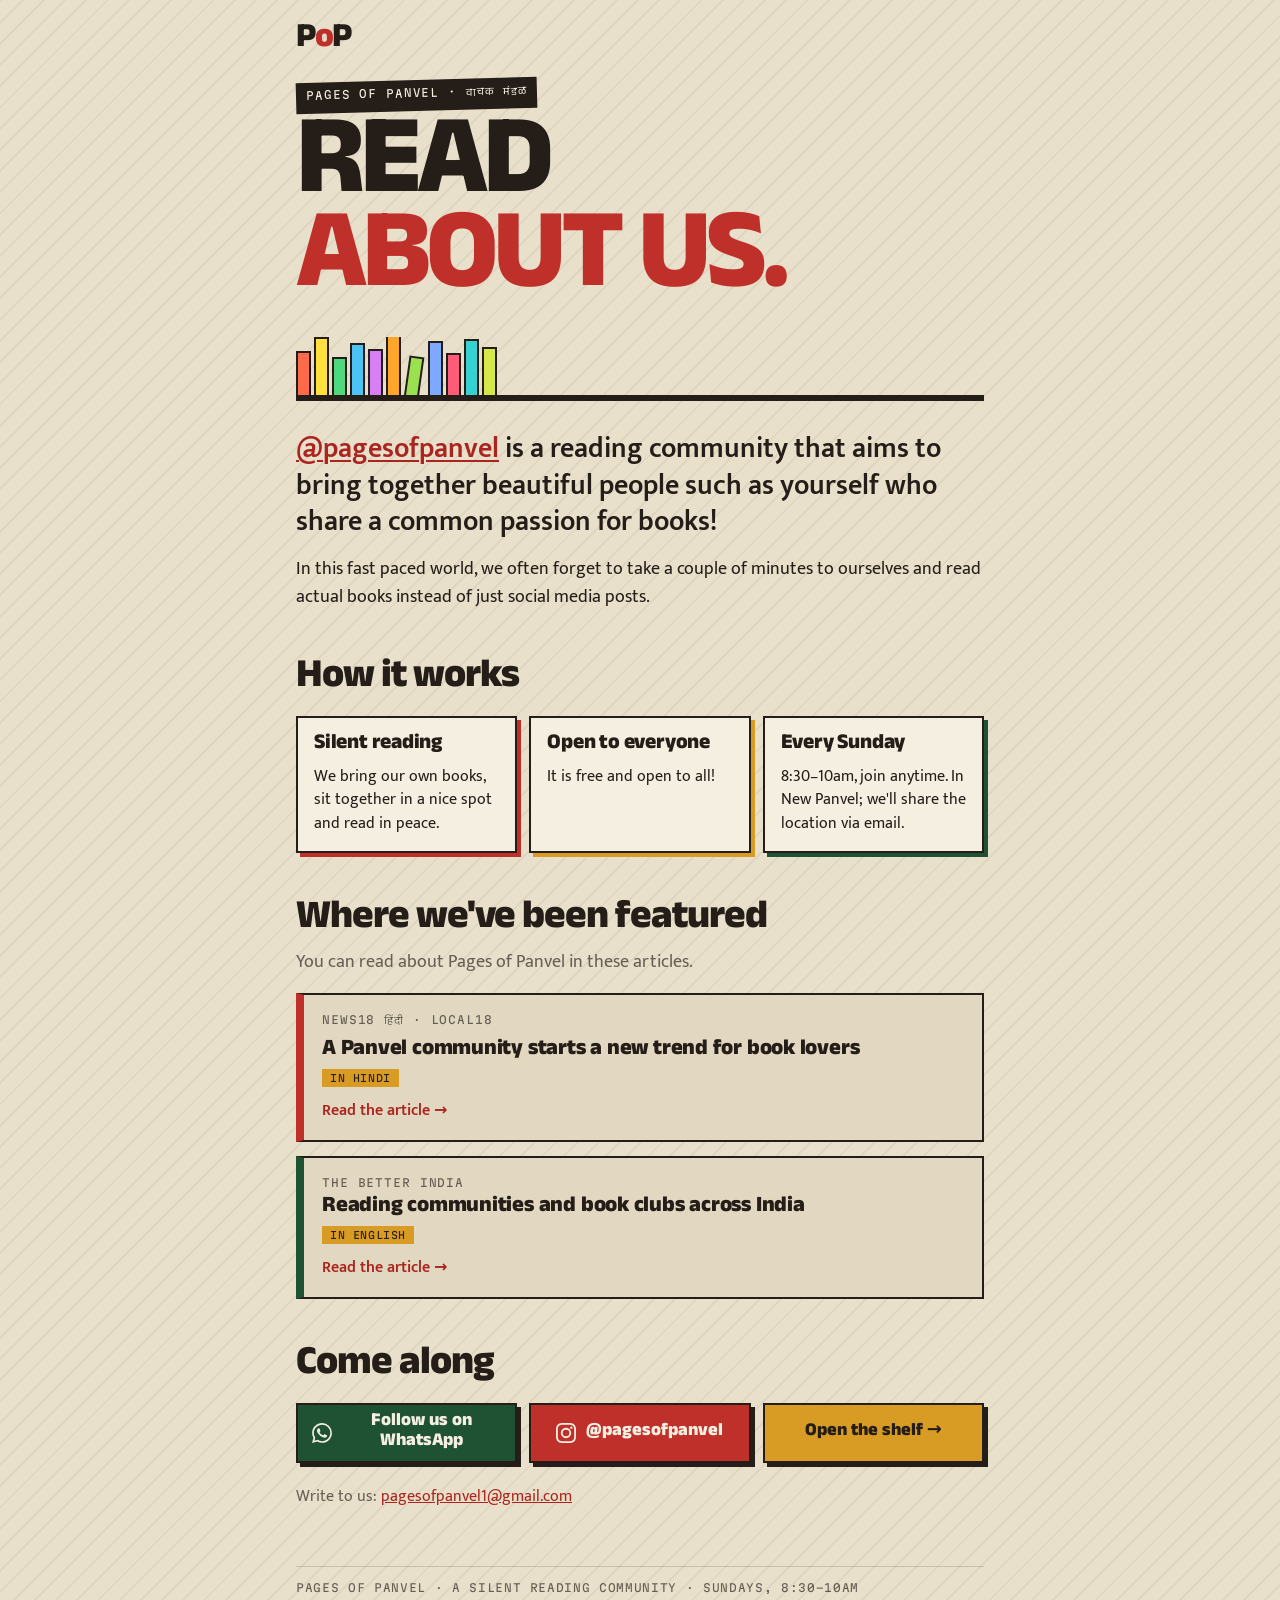
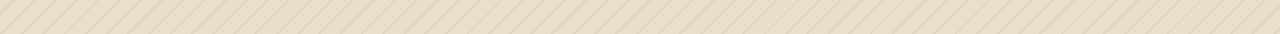
==== about/index.html @ 453fb347 "Read about us: a public page at /about - about/: who Pages of Panvel is (in the organisers' own word" ====
<!doctype html>
<html lang="en">
<head>
<meta charset="utf-8">
<meta name="viewport" content="width=device-width, initial-scale=1, viewport-fit=cover">
<title>About us — Pages of Panvel</title>
<meta name="description" content="Pages of Panvel is a free silent reading community in New Panvel. Every Sunday, 8:30–10am: bring your own book and read together in peace.">
<meta name="theme-color" content="#E9E0CB">
<meta property="og:title" content="Read about Pages of Panvel">
<meta property="og:description" content="A free silent reading community. Every Sunday, 8:30–10am, New Panvel. Bring your own book.">
<meta property="og:type" content="website">
<meta property="og:url" content="https://pagesofpanvel.in/about/">
<meta property="og:site_name" content="Pages of Panvel">
<meta property="og:image" content="https://pagesofpanvel.in/img/share.png?v=2">
<meta property="og:image:width" content="1200">
<meta property="og:image:height" content="630">
<meta name="twitter:card" content="summary_large_image">
<link rel="icon" href="data:image/svg+xml,%3Csvg xmlns='http://www.w3.org/2000/svg' viewBox='0 0 32 32'%3E%3Crect width='32' height='32' rx='4' fill='%23E9E0CB'/%3E%3Crect x='4' y='9' width='7' height='17' fill='%23C0302A'/%3E%3Crect x='12' y='5' width='7' height='21' fill='%23D89C24'/%3E%3Crect x='20' y='11' width='7' height='15' fill='%231F5233'/%3E%3Crect x='2' y='26' width='28' height='3' fill='%23241D18'/%3E%3C/svg%3E">
<link rel="preconnect" href="https://fonts.googleapis.com">
<link rel="preconnect" href="https://fonts.gstatic.com" crossorigin>
<link href="https://fonts.googleapis.com/css2?family=Anek+Devanagari:wght@500..800&family=Mukta:wght@400;600&family=Martian+Mono:wght@400&display=swap" rel="stylesheet">
<link rel="stylesheet" href="about.css">
</head>
<body>
<main class="page">

  <header class="hero">
    <a class="home" href="../" aria-label="Pages of Panvel, the shelf">P<span>o</span>P</a>
    <p class="kick">Pages of Panvel · वाचक मंडळ</p>
    <h1 class="disp">Read<br><span>about us.</span></h1>
    <div class="spines" aria-hidden="true"><i></i><i></i><i></i><i></i><i></i><i></i><i></i><i></i><i></i><i></i><i></i></div>
  </header>

  <section class="intro">
    <p class="lede"><a href="https://www.instagram.com/pagesofpanvel?stkn=ejZuc3VsaTRxdW0=" target="_blank" rel="noopener">@pagesofpanvel</a> is a reading community that aims to bring together beautiful people such as yourself who share a common passion for books!</p>
    <p>In this fast paced world, we often forget to take a couple of minutes to ourselves and read actual books instead of just social media posts.</p>
  </section>

  <section class="how" aria-labelledby="how-h">
    <h2 id="how-h" class="h2">How it works</h2>
    <div class="tiles">
      <div class="tile red"><b>Silent reading</b><p>We bring our own books, sit together in a nice spot and read in peace.</p></div>
      <div class="tile mustard"><b>Open to everyone</b><p>It is free and open to all!</p></div>
      <div class="tile green"><b>Every Sunday</b><p>8:30–10am, join anytime. In New Panvel; we'll share the location via email.</p></div>
    </div>
  </section>

  <section class="press" aria-labelledby="press-h">
    <h2 id="press-h" class="h2">Where we've been featured</h2>
    <p class="sub">You can read about Pages of Panvel in these articles.</p>
    <div class="cards">
      <a class="card" href="https://hindi.news18.com/amp/news/maharashtra/mumbai-panvel-community-introduces-new-trend-for-book-lovers-way-of-book-reading-local18-ws-kl-9983959.html" target="_blank" rel="noopener">
        <span class="pub">News18 हिंदी · Local18</span>
        <span class="what">A Panvel community starts a new trend for book lovers</span>
        <span class="lang">In Hindi</span>
        <span class="go">Read the article →</span>
      </a>
      <a class="card" href="https://thebetterindia.com/culture/reading-communities-india-book-clubs-11770599" target="_blank" rel="noopener">
        <span class="pub">The Better India</span>
        <span class="what">Reading communities and book clubs across India</span>
        <span class="lang">In English</span>
        <span class="go">Read the article →</span>
      </a>
    </div>
  </section>

  <section class="come" aria-labelledby="come-h">
    <h2 id="come-h" class="h2">Come along</h2>
    <div class="links">
      <a class="btn wa" href="https://whatsapp.com/channel/0029Vb7D3RPCRs1f1bVYzt22" target="_blank" rel="noopener"><svg class="ico" viewBox="0 0 24 24" aria-hidden="true" focusable="false"><path d="M17.472 14.382c-.297-.149-1.758-.867-2.03-.967-.273-.099-.471-.148-.67.15-.197.297-.767.966-.94 1.164-.173.199-.347.223-.644.075-.297-.15-1.255-.463-2.39-1.475-.883-.788-1.48-1.761-1.653-2.059-.173-.297-.018-.458.13-.606.134-.133.298-.347.446-.52.149-.174.198-.298.298-.497.099-.198.05-.371-.025-.52-.075-.149-.669-1.612-.916-2.207-.242-.579-.487-.5-.669-.51-.173-.008-.371-.01-.57-.01-.198 0-.52.074-.792.372-.272.297-1.04 1.016-1.04 2.479 0 1.462 1.065 2.875 1.213 3.074.149.198 2.096 3.2 5.077 4.487.709.306 1.262.489 1.694.625.712.227 1.36.195 1.871.118.571-.085 1.758-.719 2.006-1.413.248-.694.248-1.289.173-1.413-.074-.124-.272-.198-.57-.347m-5.421 7.403h-.004a9.87 9.87 0 01-5.031-1.378l-.361-.214-3.741.982.998-3.648-.235-.374a9.86 9.86 0 01-1.51-5.26c.001-5.45 4.436-9.884 9.888-9.884 2.64 0 5.122 1.03 6.988 2.898a9.825 9.825 0 012.893 6.994c-.003 5.45-4.437 9.884-9.885 9.884m8.413-18.297A11.815 11.815 0 0012.05 0C5.495 0 .16 5.335.157 11.892c0 2.096.547 4.142 1.588 5.945L.057 24l6.305-1.654a11.882 11.882 0 005.683 1.448h.005c6.554 0 11.89-5.335 11.893-11.893a11.821 11.821 0 00-3.48-8.413Z"/></svg>Follow us on WhatsApp</a>
      <a class="btn insta" href="https://www.instagram.com/pagesofpanvel?stkn=ejZuc3VsaTRxdW0=" target="_blank" rel="noopener"><svg class="ico" viewBox="0 0 24 24" aria-hidden="true" focusable="false"><path d="M7.0301.084c-1.2768.0602-2.1487.264-2.911.5634-.7888.3075-1.4575.72-2.1228 1.3877-.6652.6677-1.075 1.3368-1.3802 2.127-.2954.7638-.4956 1.6365-.552 2.914-.0564 1.2775-.0689 1.6882-.0626 4.947.0062 3.2586.0206 3.6671.0825 4.9473.061 1.2765.264 2.1482.5635 2.9107.308.7889.72 1.4573 1.388 2.1228.6679.6655 1.3365 1.0743 2.1285 1.38.7632.295 1.6361.4961 2.9134.552 1.2773.056 1.6884.069 4.9462.0627 3.2578-.0062 3.668-.0207 4.9478-.0814 1.28-.0607 2.147-.2652 2.9098-.5633.7889-.3086 1.4578-.72 2.1228-1.3881.665-.6682 1.0745-1.3378 1.3795-2.1284.2957-.7632.4966-1.636.552-2.9124.056-1.2809.0692-1.6898.063-4.948-.0063-3.2583-.021-3.6668-.0817-4.9465-.0607-1.2797-.264-2.1487-.5633-2.9117-.3084-.7889-.72-1.4568-1.3876-2.1228C21.2982 1.33 20.628.9208 19.8378.6165 19.074.321 18.2017.1197 16.9244.0645 15.6471.0093 15.236-.005 11.977.0014 8.718.0076 8.31.0215 7.0301.0839m.1402 21.6932c-1.17-.0509-1.8053-.2453-2.2287-.408-.5606-.216-.96-.4771-1.3819-.895-.422-.4178-.6811-.8186-.9-1.378-.1644-.4234-.3624-1.058-.4171-2.228-.0595-1.2645-.072-1.6442-.079-4.848-.007-3.2037.0053-3.583.0607-4.848.05-1.169.2456-1.805.408-2.2282.216-.5613.4762-.96.895-1.3816.4188-.4217.8184-.6814 1.3783-.9003.423-.1651 1.0575-.3614 2.227-.4171 1.2655-.06 1.6447-.072 4.848-.079 3.2033-.007 3.5835.005 4.8495.0608 1.169.0508 1.8053.2445 2.228.408.5608.216.96.4754 1.3816.895.4217.4194.6816.8176.9005 1.3787.1653.4217.3617 1.056.4169 2.2263.0602 1.2655.0739 1.645.0796 4.848.0058 3.203-.0055 3.5834-.061 4.848-.051 1.17-.245 1.8055-.408 2.2294-.216.5604-.4763.96-.8954 1.3814-.419.4215-.8181.6811-1.3783.9-.4224.1649-1.0577.3617-2.2262.4174-1.2656.0595-1.6448.072-4.8493.079-3.2045.007-3.5825-.006-4.848-.0608M16.953 5.5864A1.44 1.44 0 1 0 18.39 4.144a1.44 1.44 0 0 0-1.437 1.4424M5.8385 12.012c.0067 3.4032 2.7706 6.1557 6.173 6.1493 3.4026-.0065 6.157-2.7701 6.1506-6.1733-.0065-3.4032-2.771-6.1565-6.174-6.1498-3.403.0067-6.156 2.771-6.1496 6.1738M8 12.0077a4 4 0 1 1 4.008 3.9921A3.9996 3.9996 0 0 1 8 12.0077"/></svg>@pagesofpanvel</a>
      <a class="btn shelf" href="../">Open the shelf →</a>
    </div>
    <p class="mail">Write to us: <a href="mailto:pagesofpanvel1@gmail.com">pagesofpanvel1@gmail.com</a></p>
  </section>

  <footer class="foot">Pages of Panvel · a silent reading community · Sundays, 8:30–10am</footer>
</main>
</body>
</html>
---- about/about.css ----
/* Read about us: the site's paper, ink and type, one column, made to share. */
:root{
  --paper:#E9E0CB; --paper-2:#E2D8C1; --paper-3:#DACEB2;
  --ink:#241D18; --cream:#F5EFE2; --red:#C0302A; --red-dk:#AA251F;
  --mustard:#D89C24; --green:#1F5233;
  --dim:rgba(36,29,24,.66); --hair:rgba(36,29,24,.16);
  --disp:'Anek Devanagari',system-ui,sans-serif; --body:'Mukta',system-ui,sans-serif;
  --mono:'Martian Mono','Anek Devanagari',ui-monospace,Menlo,monospace;
}
*{box-sizing:border-box}
html,body{margin:0}
body{color:var(--ink);font:18px/1.55 var(--body);overflow-x:clip;
  background:var(--paper);background-image:repeating-linear-gradient(135deg,rgba(36,29,24,.05) 0 2px,transparent 2px 15px)}
a{color:var(--red-dk)}
:focus-visible{outline:3px solid var(--red);outline-offset:3px}
.page{max-width:720px;margin:0 auto;padding:calc(18px + env(safe-area-inset-top,0px)) 16px calc(40px + env(safe-area-inset-bottom,0px))}

/* hero */
.hero{position:relative;padding-top:6px}
.home{display:block;width:max-content;font:800 34px/1 var(--disp);letter-spacing:-.04em;color:var(--ink);text-decoration:none}
.home span{color:var(--red)}
.kick{display:inline-block;margin:22px 0 0;background:var(--ink);color:var(--cream);padding:6px 10px;
  font:11px var(--mono);letter-spacing:.08em;text-transform:uppercase;transform:rotate(-1.5deg)}
.disp{margin:16px 0 0;font:800 clamp(58px,17vw,112px)/.84 var(--disp);letter-spacing:-.045em;text-transform:uppercase}
.disp span{color:var(--red)}
.spines{display:flex;align-items:flex-end;gap:3px;height:64px;margin-top:22px;border-bottom:6px solid var(--ink);overflow:hidden}
.spines i{flex:0 0 auto;width:15px;border:2px solid var(--ink);border-bottom:0;animation:rise .5s cubic-bezier(.3,1.5,.5,1) both}
.spines i:nth-child(1){height:44px;background:#FF6B4A}.spines i:nth-child(2){height:58px;background:#FFE03D;animation-delay:.04s}
.spines i:nth-child(3){height:38px;background:#4FD97E;animation-delay:.08s}.spines i:nth-child(4){height:52px;background:#4BC4F5;animation-delay:.12s}
.spines i:nth-child(5){height:46px;background:#D97FF5;animation-delay:.16s}.spines i:nth-child(6){height:60px;background:#FFA62B;animation-delay:.2s}
.spines i:nth-child(7){height:40px;background:#9BE04F;animation-delay:.24s;transform:rotate(8deg);transform-origin:bottom left}
.spines i:nth-child(8){height:54px;background:#7FA8FF;animation-delay:.28s;margin-left:6px}.spines i:nth-child(9){height:42px;background:#FF5C7A;animation-delay:.32s}
.spines i:nth-child(10){height:56px;background:#35D2D2;animation-delay:.36s}.spines i:nth-child(11){height:48px;background:#D4E84A;animation-delay:.4s}
@keyframes rise{from{transform:translateY(70px)}}

/* intro */
.intro{margin-top:30px}
.lede{font:600 clamp(22px,5.6vw,28px)/1.3 var(--body);margin:0}
.lede a{color:var(--red-dk);text-decoration-thickness:2px;text-underline-offset:3px}
.intro p+p{margin:16px 0 0;color:var(--ink)}

.h2{margin:48px 0 0;font:800 clamp(30px,8vw,40px)/1 var(--disp);letter-spacing:-.025em}
.sub{margin:8px 0 0;color:var(--dim)}

/* how it works */
.tiles{display:grid;gap:12px;margin-top:16px}
@media (min-width:640px){.tiles{grid-template-columns:repeat(3,1fr)}}
.tile{padding:16px;border:2px solid var(--ink);background:var(--cream);box-shadow:4px 4px 0 var(--ink)}
.tile b{display:block;font:800 21px/1.1 var(--disp);letter-spacing:-.01em}
.tile p{margin:8px 0 0;font-size:16px;line-height:1.45}
.tile.red{box-shadow:4px 4px 0 var(--red)}.tile.mustard{box-shadow:4px 4px 0 var(--mustard)}.tile.green{box-shadow:4px 4px 0 var(--green)}

/* featured */
.cards{display:grid;gap:14px;margin-top:16px}
.card{display:grid;gap:6px;padding:18px 18px 16px;text-decoration:none;color:var(--ink);background:var(--paper-2);
  border:2px solid var(--ink);border-left-width:8px;transition:transform .12s ease,box-shadow .12s ease}
.card:nth-child(1){border-left-color:var(--red)}.card:nth-child(2){border-left-color:var(--green)}
.card:hover{transform:translate(-2px,-2px);box-shadow:4px 4px 0 var(--ink)}
.card:active{transform:translate(1px,1px);box-shadow:none}
.pub{font:11px var(--mono);letter-spacing:.08em;text-transform:uppercase;color:var(--dim)}
.what{font:800 22px/1.15 var(--disp);letter-spacing:-.01em}
.lang{justify-self:start;font:10px var(--mono);letter-spacing:.06em;text-transform:uppercase;background:var(--mustard);padding:3px 8px}
.go{margin-top:4px;font:600 16px var(--body);color:var(--red-dk)}

/* come along */
.links{display:grid;gap:12px;margin-top:16px}
@media (min-width:640px){.links{grid-template-columns:repeat(3,1fr)}}
.btn{display:flex;align-items:center;justify-content:center;gap:10px;min-height:54px;padding:8px 14px;text-decoration:none;
  border:2px solid var(--ink);font:800 18px/1.1 var(--disp);text-align:center;transition:transform .12s ease}
.btn:active{transform:translate(2px,2px)}
.btn .ico{width:20px;height:20px;flex:0 0 auto;fill:currentColor}
.btn.wa{background:var(--green);color:var(--cream);box-shadow:4px 4px 0 var(--ink)}
.btn.insta{background:var(--red);color:var(--cream);box-shadow:4px 4px 0 var(--ink)}
.btn.shelf{background:var(--mustard);color:var(--ink);box-shadow:4px 4px 0 var(--ink)}
.mail{margin:22px 0 0;color:var(--dim);font-size:16px}
.foot{margin-top:56px;padding-top:14px;border-top:1px solid var(--hair);font:11px var(--mono);letter-spacing:.06em;text-transform:uppercase;color:var(--dim)}

@media (prefers-reduced-motion:reduce){*{animation:none !important;transition:none !important}}
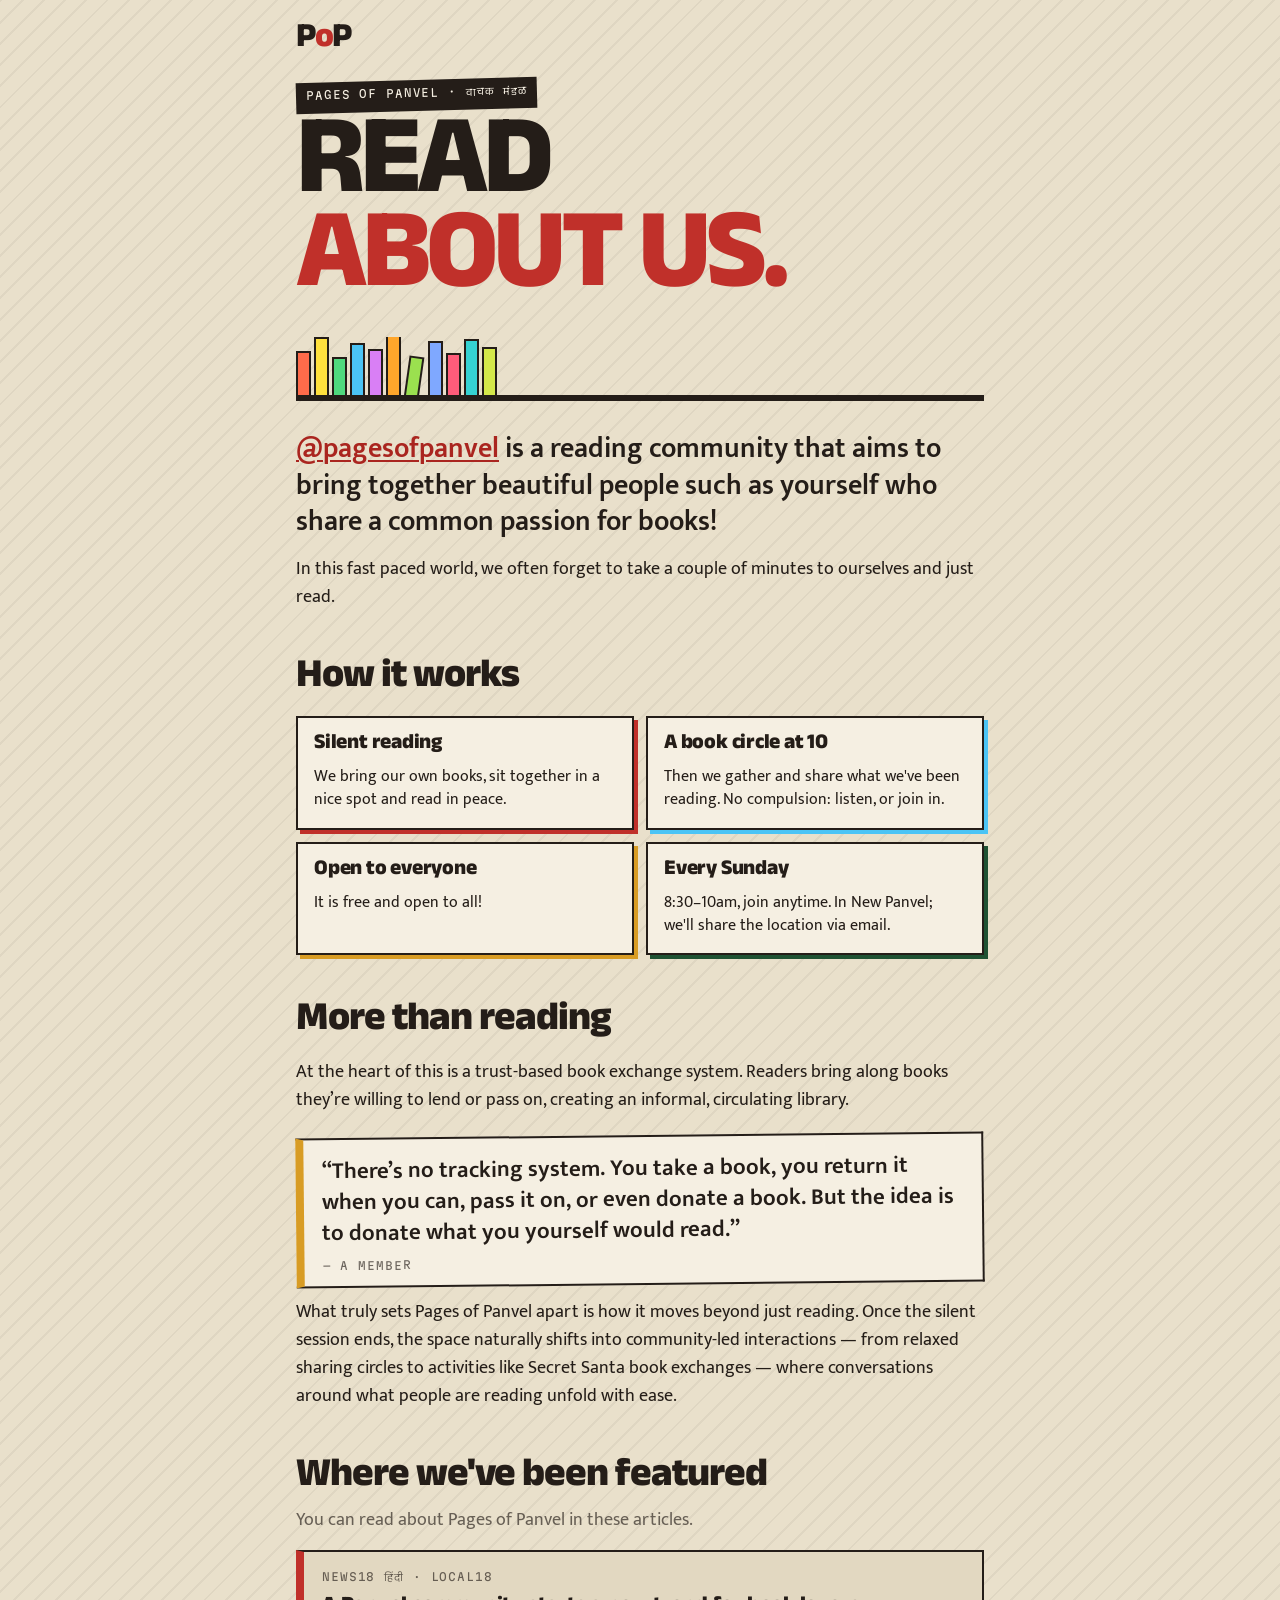
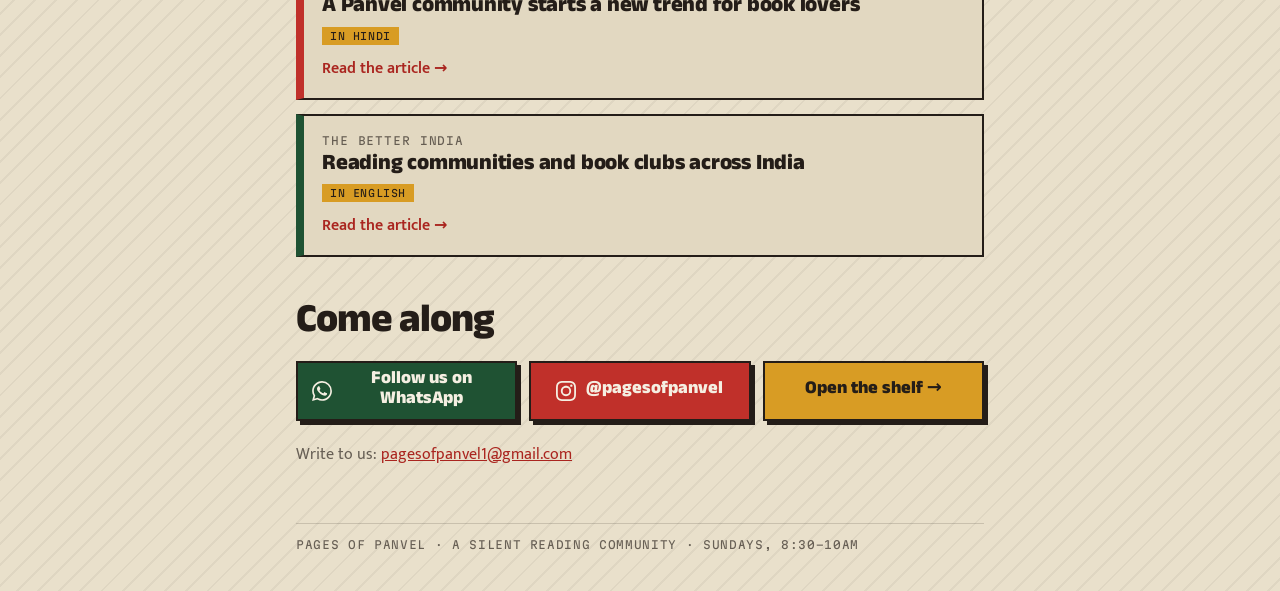
==== commit 8c4bce23: "About page: no knock on social media, a book circle at 10, and "More than reading" - Intro: "...take" ====
--- a/about/index.html
+++ b/about/index.html
@@ -33,16 +33,27 @@
 
   <section class="intro">
     <p class="lede"><a href="https://www.instagram.com/pagesofpanvel?stkn=ejZuc3VsaTRxdW0=" target="_blank" rel="noopener">@pagesofpanvel</a> is a reading community that aims to bring together beautiful people such as yourself who share a common passion for books!</p>
-    <p>In this fast paced world, we often forget to take a couple of minutes to ourselves and read actual books instead of just social media posts.</p>
+    <p>In this fast paced world, we often forget to take a couple of minutes to ourselves and just read.</p>
   </section>
 
   <section class="how" aria-labelledby="how-h">
     <h2 id="how-h" class="h2">How it works</h2>
     <div class="tiles">
       <div class="tile red"><b>Silent reading</b><p>We bring our own books, sit together in a nice spot and read in peace.</p></div>
+      <div class="tile blue"><b>A book circle at 10</b><p>Then we gather and share what we've been reading. No compulsion: listen, or join in.</p></div>
       <div class="tile mustard"><b>Open to everyone</b><p>It is free and open to all!</p></div>
       <div class="tile green"><b>Every Sunday</b><p>8:30–10am, join anytime. In New Panvel; we'll share the location via email.</p></div>
     </div>
+  </section>
+
+  <section class="story" aria-labelledby="story-h">
+    <h2 id="story-h" class="h2">More than reading</h2>
+    <p>At the heart of this is a trust-based book exchange system. Readers bring along books they’re willing to lend or pass on, creating an informal, circulating library.</p>
+    <blockquote class="quote">
+      <p>“There’s no tracking system. You take a book, you return it when you can, pass it on, or even donate a book. But the idea is to donate what you yourself would read.”</p>
+      <cite>A member</cite>
+    </blockquote>
+    <p>What truly sets Pages of Panvel apart is how it moves beyond just reading. Once the silent session ends, the space naturally shifts into community-led interactions — from relaxed sharing circles to activities like Secret Santa book exchanges — where conversations around what people are reading unfold with ease.</p>
   </section>
 
   <section class="press" aria-labelledby="press-h">
--- a/about/about.css
+++ b/about/about.css
@@ -44,11 +44,20 @@
 
 /* how it works */
 .tiles{display:grid;gap:12px;margin-top:16px}
-@media (min-width:640px){.tiles{grid-template-columns:repeat(3,1fr)}}
+@media (min-width:640px){.tiles{grid-template-columns:repeat(2,1fr)}}
 .tile{padding:16px;border:2px solid var(--ink);background:var(--cream);box-shadow:4px 4px 0 var(--ink)}
 .tile b{display:block;font:800 21px/1.1 var(--disp);letter-spacing:-.01em}
 .tile p{margin:8px 0 0;font-size:16px;line-height:1.45}
 .tile.red{box-shadow:4px 4px 0 var(--red)}.tile.mustard{box-shadow:4px 4px 0 var(--mustard)}.tile.green{box-shadow:4px 4px 0 var(--green)}
+.tile.blue{box-shadow:4px 4px 0 #4BC4F5}
+
+/* more than reading */
+.story p{margin:14px 0 0}
+.story .h2+p{margin-top:16px}
+.quote{margin:20px 0 4px;padding:16px 18px 14px;background:var(--cream);border:2px solid var(--ink);border-left-width:8px;border-left-color:var(--mustard);transform:rotate(-.6deg)}
+.quote p{margin:0;font:600 clamp(19px,5vw,23px)/1.35 var(--body)}
+.quote cite{display:block;margin-top:10px;font:11px var(--mono);font-style:normal;letter-spacing:.08em;text-transform:uppercase;color:var(--dim)}
+.quote cite::before{content:"— "}
 
 /* featured */
 .cards{display:grid;gap:14px;margin-top:16px}
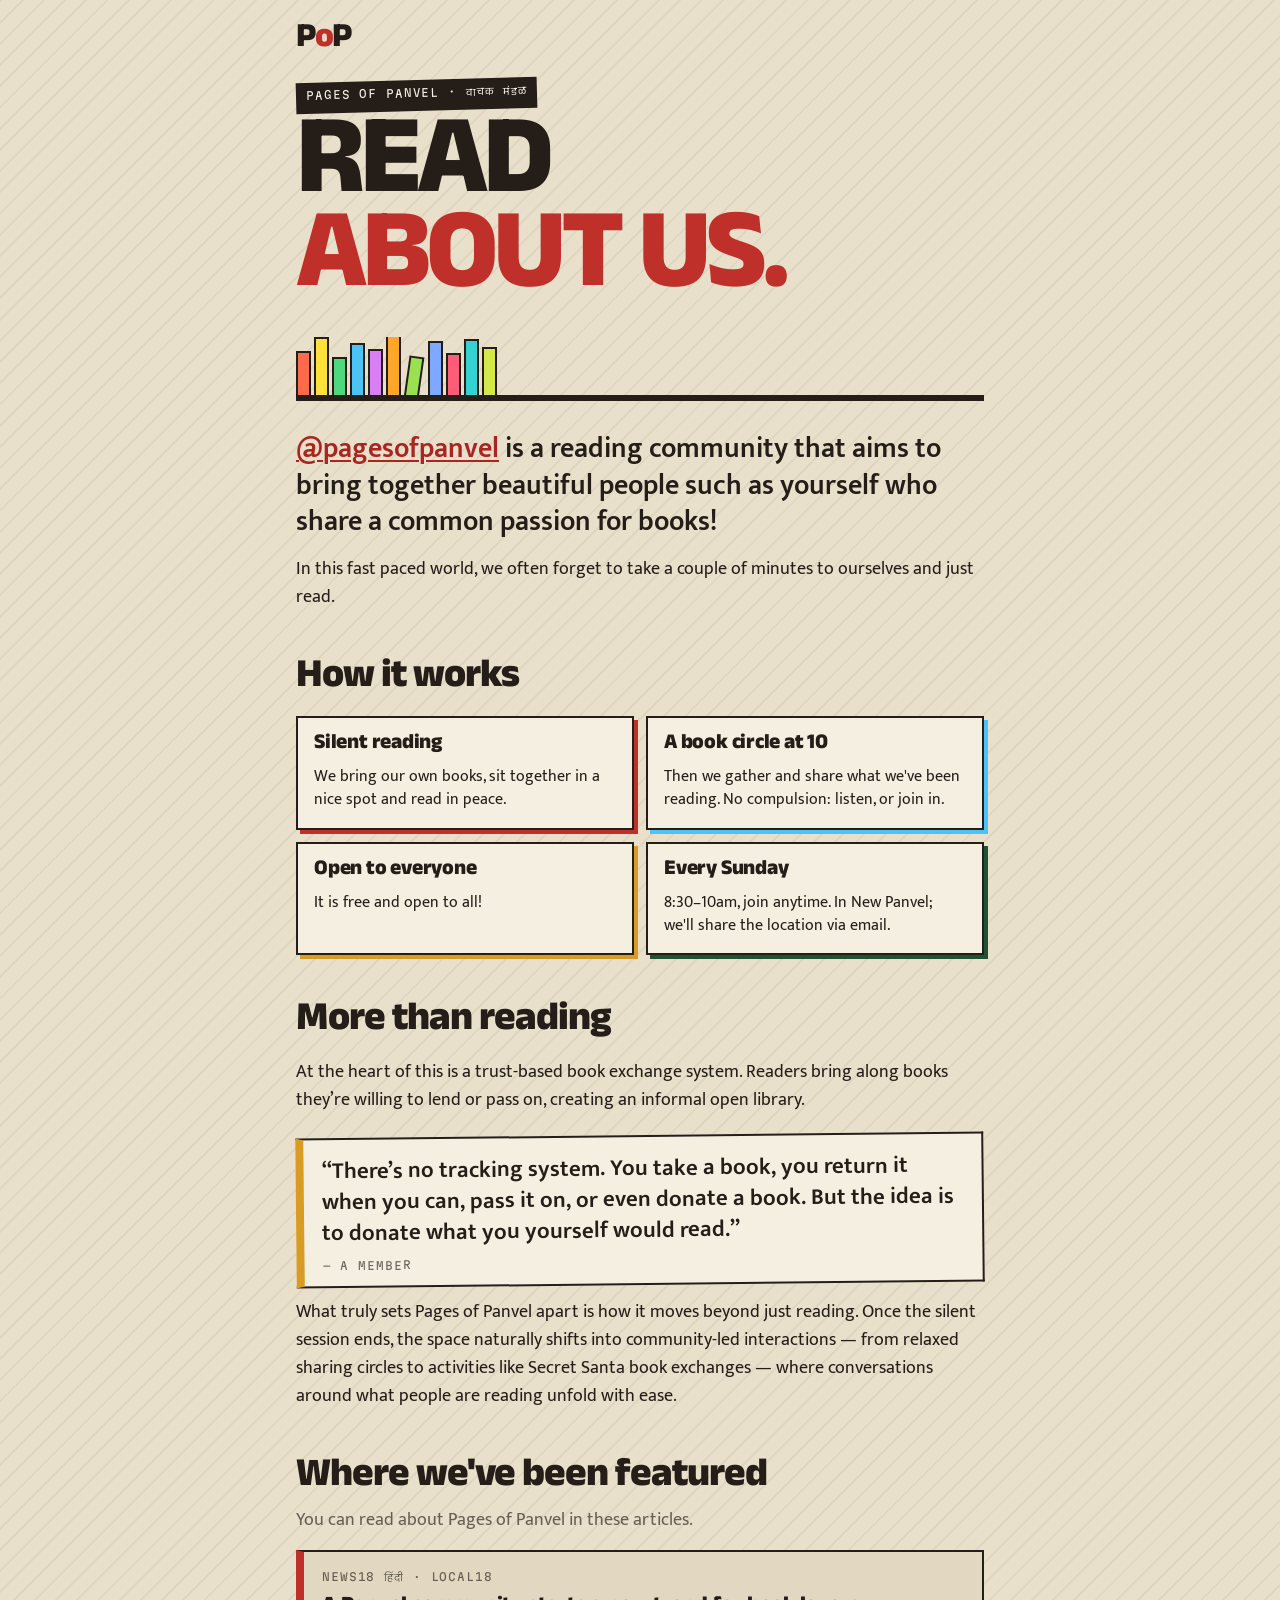
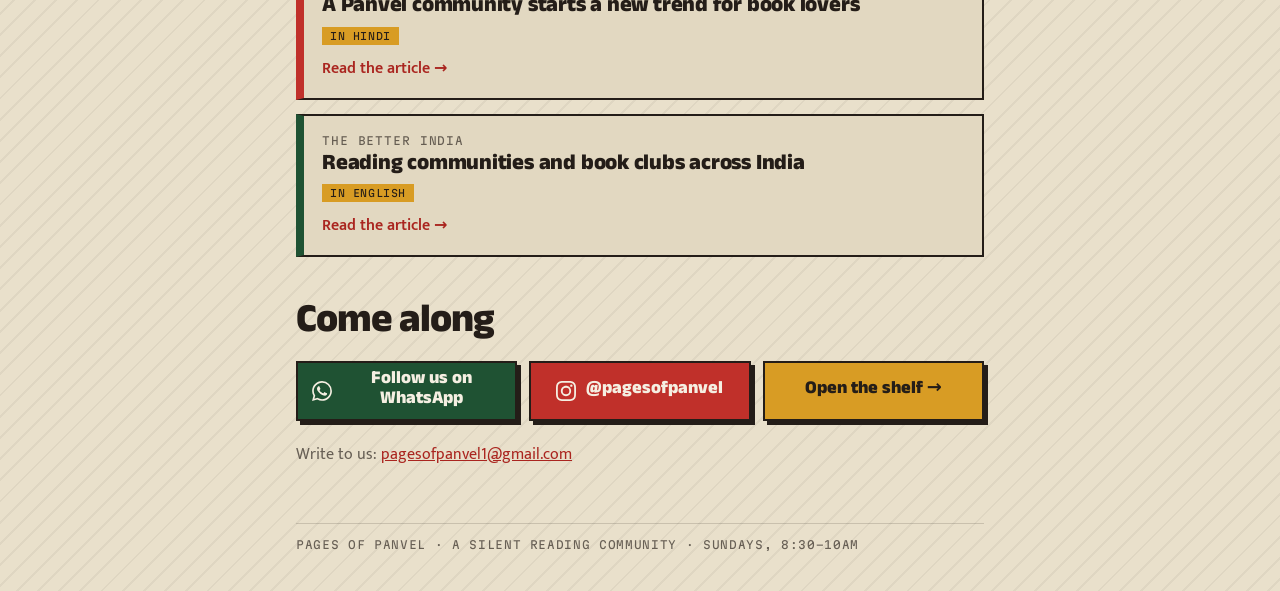
==== commit 626f33db: "About page: "an informal open library" Co-Authored-By: Claude Opus 5.5 <noreply@anthropic.com> Claud" ====
--- a/about/index.html
+++ b/about/index.html
@@ -48,7 +48,7 @@
 
   <section class="story" aria-labelledby="story-h">
     <h2 id="story-h" class="h2">More than reading</h2>
-    <p>At the heart of this is a trust-based book exchange system. Readers bring along books they’re willing to lend or pass on, creating an informal, circulating library.</p>
+    <p>At the heart of this is a trust-based book exchange system. Readers bring along books they’re willing to lend or pass on, creating an informal open library.</p>
     <blockquote class="quote">
       <p>“There’s no tracking system. You take a book, you return it when you can, pass it on, or even donate a book. But the idea is to donate what you yourself would read.”</p>
       <cite>A member</cite>
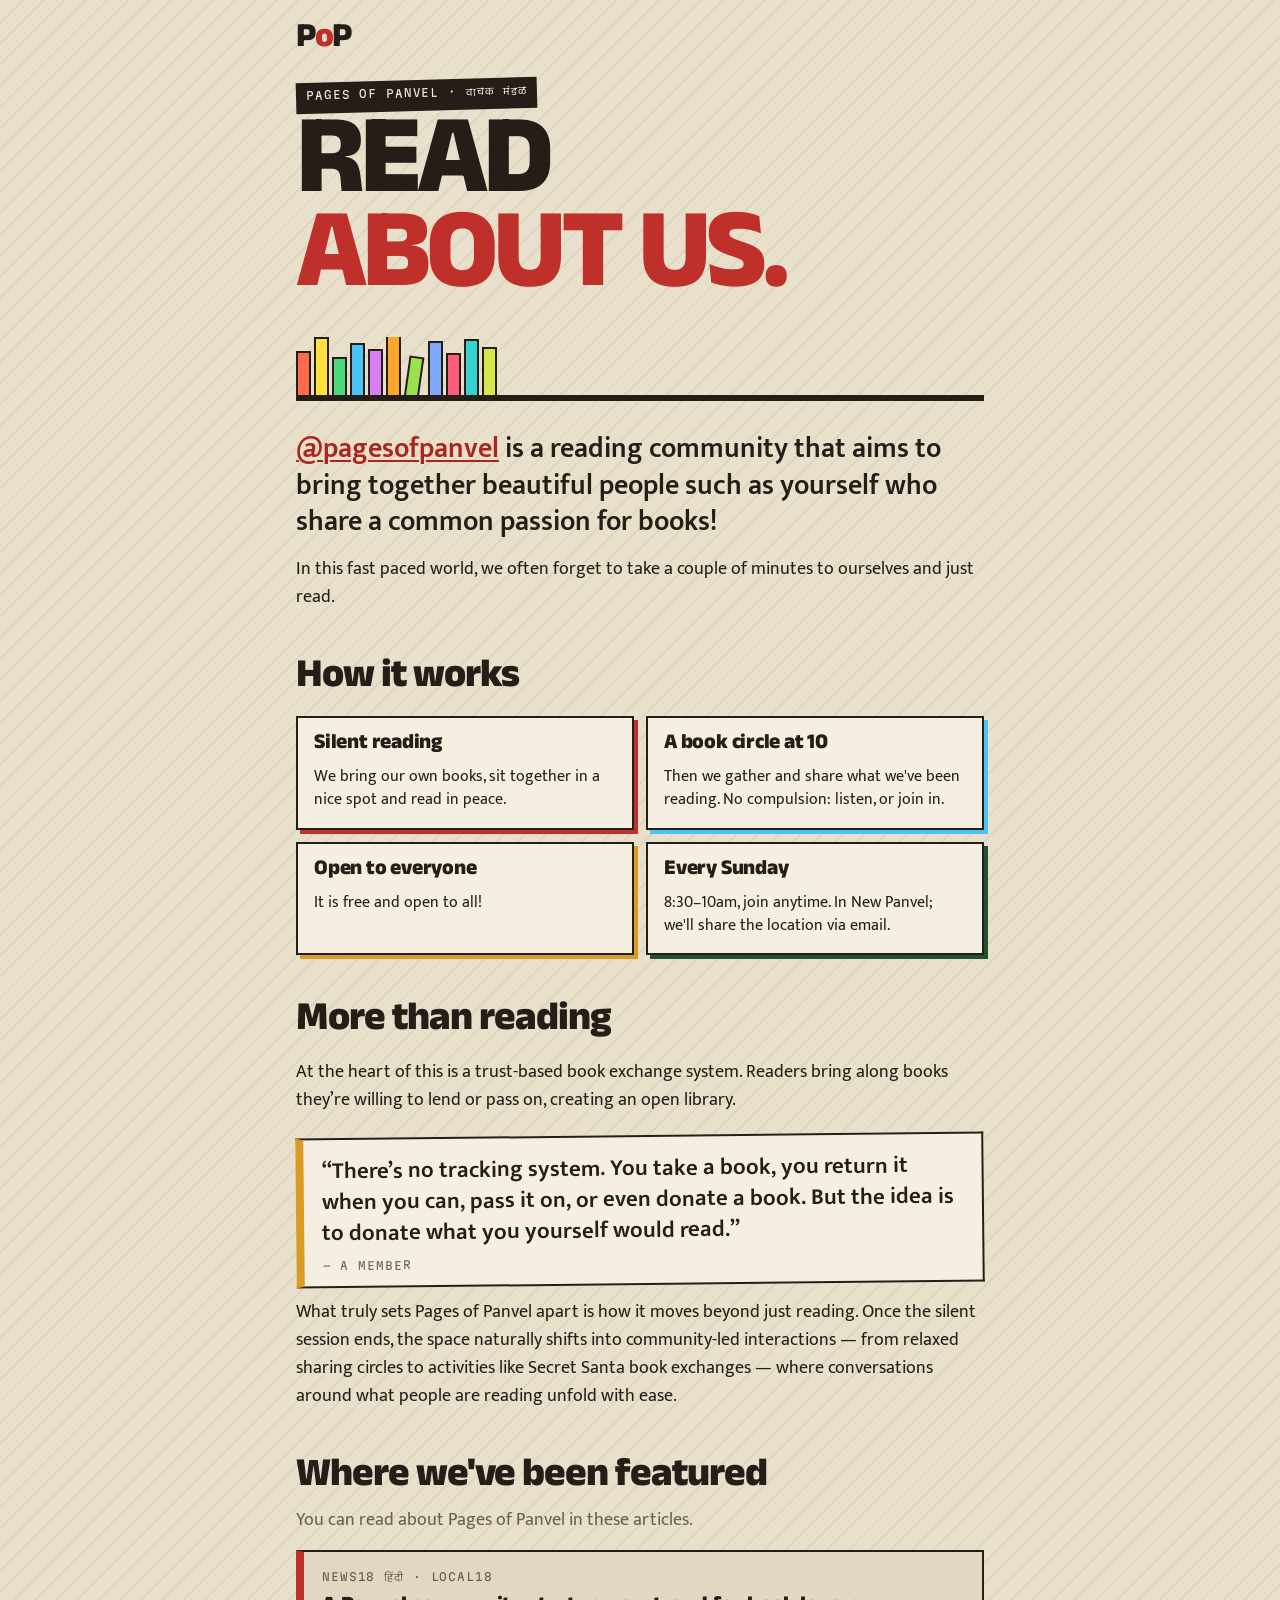
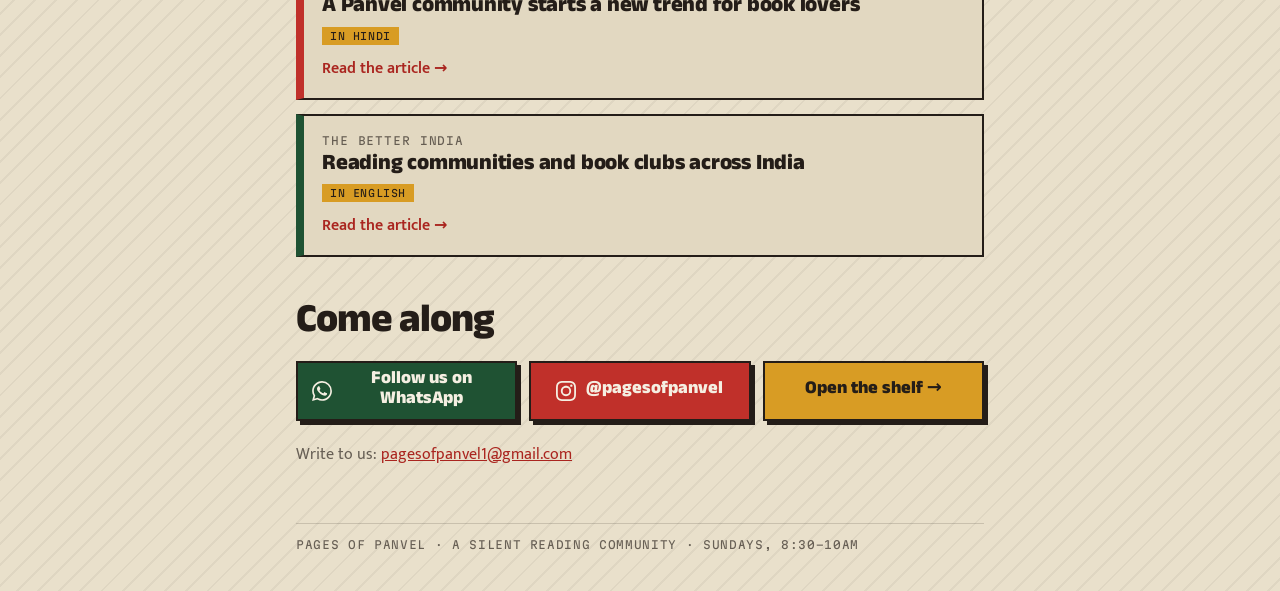
==== commit b109b788: "About page: "creating an open library" Co-Authored-By: Claude Opus 5.5 <noreply@anthropic.com> Claud" ====
--- a/about/index.html
+++ b/about/index.html
@@ -48,7 +48,7 @@
 
   <section class="story" aria-labelledby="story-h">
     <h2 id="story-h" class="h2">More than reading</h2>
-    <p>At the heart of this is a trust-based book exchange system. Readers bring along books they’re willing to lend or pass on, creating an informal open library.</p>
+    <p>At the heart of this is a trust-based book exchange system. Readers bring along books they’re willing to lend or pass on, creating an open library.</p>
     <blockquote class="quote">
       <p>“There’s no tracking system. You take a book, you return it when you can, pass it on, or even donate a book. But the idea is to donate what you yourself would read.”</p>
       <cite>A member</cite>
